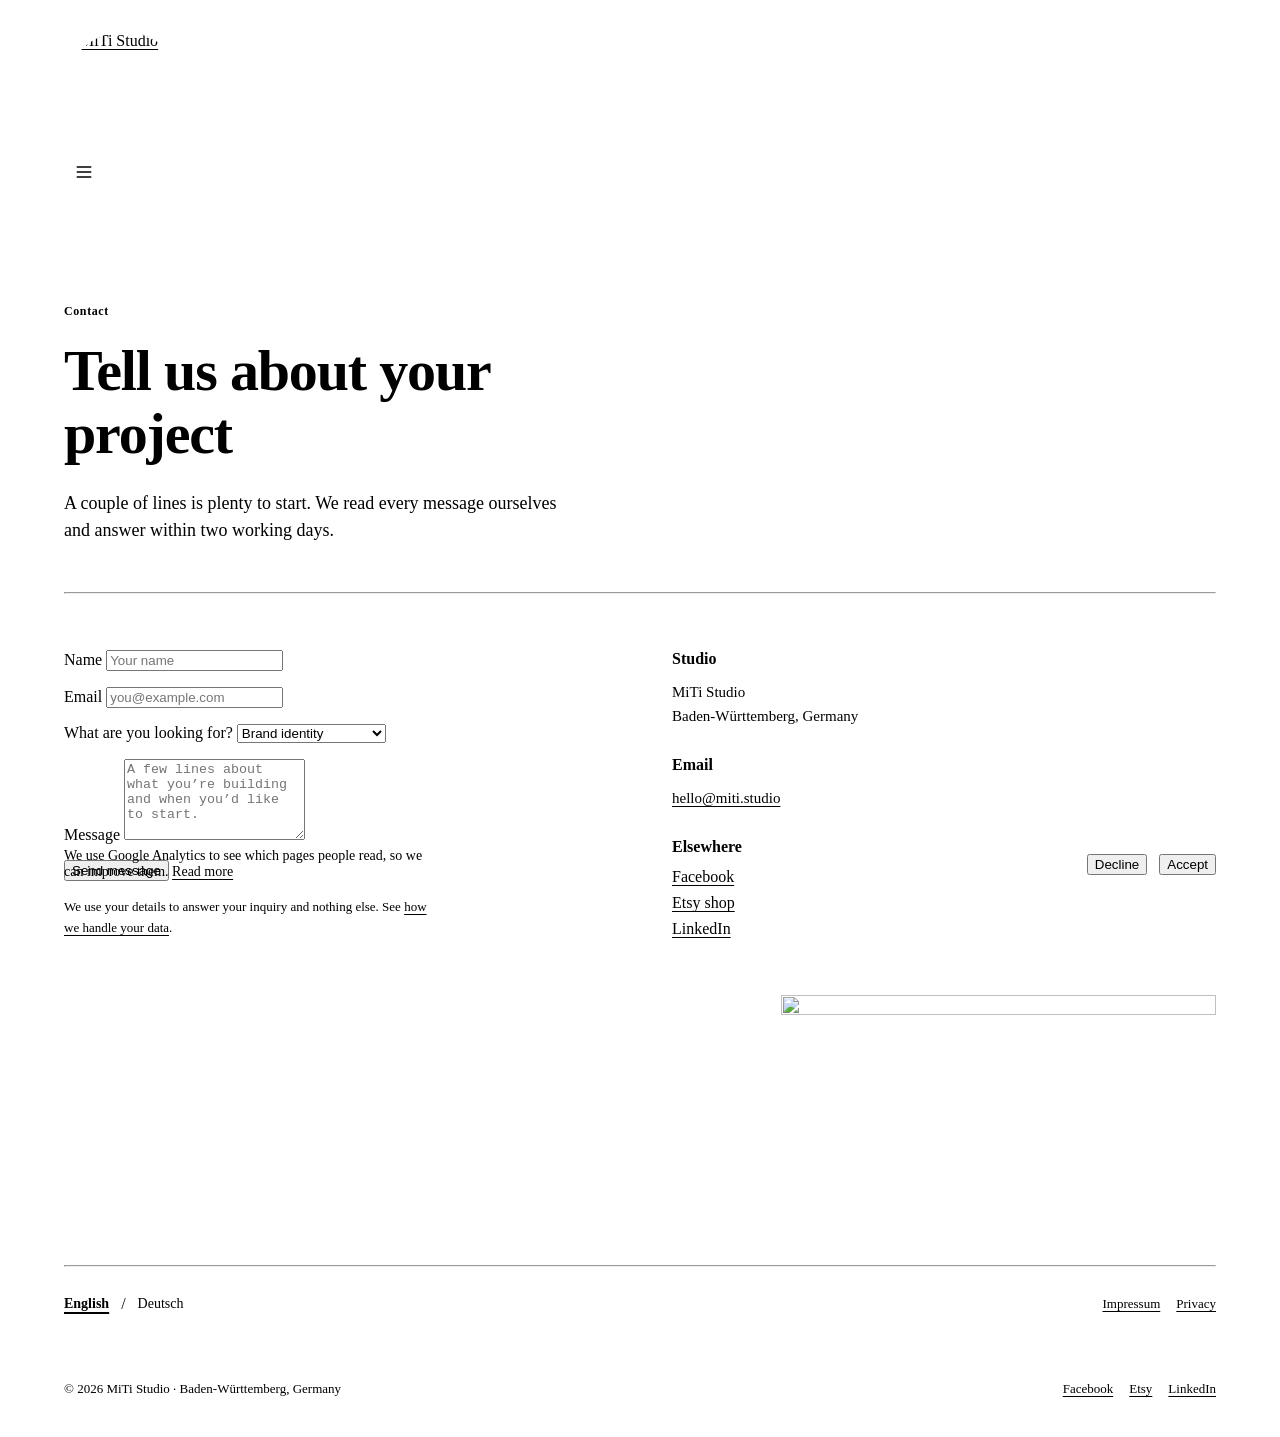
==== contact.html @ ff3fa6fe "New website update" ====
<!DOCTYPE html>
<html lang="en">
<head>
<meta charset="utf-8">
<meta name="viewport" content="width=device-width, initial-scale=1">
<title>Contact · start a project · MiTi Studio</title>
<meta name="description" content="Tell us about your project. We read every message ourselves and answer within two working days, in English or German. MiTi Studio, Baden-Württemberg, Germany.">
<meta name="robots" content="index, follow">
<link rel="canonical" href="https://miti.studio/contact/">
<link rel="alternate" hreflang="de" href="https://miti.studio/de/contact/">
<link rel="alternate" hreflang="en" href="https://miti.studio/contact/">
<link rel="alternate" hreflang="x-default" href="https://miti.studio/contact/">
<meta property="og:type" content="website">
<meta property="og:site_name" content="MiTi Studio">
<meta property="og:locale" content="en">
<meta property="og:locale:alternate" content="de">
<meta property="og:title" content="Contact · start a project · MiTi Studio">
<meta property="og:description" content="Tell us about your project. We read every message ourselves and answer within two working days, in English or German. MiTi Studio, Baden-Württemberg, Germany.">
<meta property="og:url" content="https://miti.studio/contact/">
<meta property="og:image" content="https://miti.studio/assets/miti-social.png">
<meta name="twitter:card" content="summary_large_image">
<meta name="twitter:title" content="Contact · start a project · MiTi Studio">
<meta name="twitter:description" content="Tell us about your project. We read every message ourselves and answer within two working days, in English or German. MiTi Studio, Baden-Württemberg, Germany.">
<meta name="twitter:image" content="https://miti.studio/assets/miti-social.png">
<link rel="stylesheet" href="_ds/miti-design-system-6b04a300-a503-4302-aa47-b4d9627b627f/styles.css">
<link rel="stylesheet" href="site.css">
<script src="site.js"></script>
</head>
<body style="margin:0; background:var(--color-bg);">
<div class="page">

<div style="position:relative;">
<nav class="nav" style="padding-inline: clamp(32px,5cqw,72px); padding-block: 32px 16px; border-bottom: none; align-items: center;">
  <div style="display:flex; align-items:center; gap:clamp(10px, 2cqw, 16px); flex:none;">
    <a href="index.html" aria-label="MiTi Studio, home" style="display:block; width:clamp(80px, calc(62px + 4.5cqw), 120px); height:clamp(80px, calc(62px + 4.5cqw), 120px); flex:none;">
      <div style="width:100%; height:100%; border-radius:50%; overflow:hidden; box-shadow:var(--shadow-lg); background:var(--color-accent);">
        <img src="assets/miti-logo.png" alt="MiTi Studio" style="width:100%; height:100%; object-fit:cover; display:block;">
      </div>
    </a>
  </div>
  <span style="margin-right:auto;"></span>
  <div style="position:relative;">
    <button type="button" id="hamburger-btn" aria-label="Menu" aria-expanded="false" style="width:40px; height:40px; display:flex; align-items:center; justify-content:center; background:transparent; border:none; cursor:pointer; color:var(--color-text); border-radius:var(--radius-sm); flex:none;">
      <svg id="icon-open" width="20" height="20" viewBox="0 0 24 24" fill="none" stroke="currentColor" stroke-width="2" stroke-linecap="round" stroke-linejoin="round" style="display:none;"><path d="M18 6 6 18"></path><path d="m6 6 12 12"></path></svg>
      <svg id="icon-closed" width="20" height="20" viewBox="0 0 24 24" fill="none" stroke="currentColor" stroke-width="2" stroke-linecap="round" stroke-linejoin="round"><line x1="4" x2="20" y1="6" y2="6"></line><line x1="4" x2="20" y1="12" y2="12"></line><line x1="4" x2="20" y1="18" y2="18"></line></svg>
    </button>
    <div id="nav-menu" style="display:none; position:absolute; top:calc(100% + 8px); right:0; background:var(--color-bg); box-shadow:var(--shadow-lg); min-width:240px; z-index:100;"></div>
  </div>
</nav>
<div id="nav-overlay" style="display:none; position:fixed; inset:0; z-index:90; background:transparent;"></div>
</div>

<section style="padding: clamp(44px,9cqw,96px) clamp(32px,5cqw,72px) clamp(28px,5cqw,48px);">
  <span id="t-kicker" style="display:block; font-family:var(--font-secondary); font-size:12px; font-weight:600; letter-spacing:0.05em; color:var(--color-accent-700); margin:0 0 20px;"></span>
  <h1 id="t-h1" style="font-family:var(--font-heading); font-weight:700; font-size:clamp(34px,5.5cqw,58px); line-height:1.1; letter-spacing:-0.02em; margin:0; max-width:18ch;"></h1>
  <p id="t-sub" style="font-family:var(--font-secondary); font-size:18px; line-height:1.5; max-width:58ch; margin:24px 0 0; color:color-mix(in srgb, var(--color-text) 82%, transparent);"></p>
</section>

<div style="padding-inline: clamp(32px,5cqw,72px);"><hr class="hr" style="margin:0;"></div>

<section style="padding: clamp(32px,6cqw,56px) clamp(32px,5cqw,72px); display:grid; grid-template-columns:repeat(auto-fit, minmax(320px,1fr)); gap:clamp(32px,5cqw,64px); align-items:start;">

  <div id="thanks-box" style="display:none; background:var(--color-surface); padding:32px; flex-direction:column; gap:8px;">
    <h2 id="t-thanksTitle" style="font-family:var(--font-heading); font-weight:700; font-size:24px; margin:0;"></h2>
    <p id="t-thanksBody" style="font-size:15.5px; line-height:1.6; margin:0; color:color-mix(in srgb, var(--color-text) 78%, transparent);"></p>
  </div>
  <form id="contact-form" style="display:grid; gap:16px;">
    <div class="field">
      <label for="c-name" id="t-labelName"></label>
      <input class="input" id="c-name" name="name" required="">
    </div>
    <div class="field">
      <label for="c-email" id="t-labelEmail"></label>
      <input class="input" id="c-email" name="email" type="email" placeholder="you@example.com" required="">
    </div>
    <div class="field">
      <label for="c-project" id="t-labelProject"></label>
      <select class="input" id="c-project" name="project"></select>
    </div>
    <div class="field">
      <label for="c-message" id="t-labelMessage"></label>
      <textarea class="input" id="c-message" name="message" rows="5"></textarea>
    </div>
    <div><button type="submit" class="btn btn-secondary" id="t-send" style="color:var(--color-text);"></button></div>
    <p style="font-size:13px; line-height:1.6; margin:0; max-width:56ch; color:color-mix(in srgb, var(--color-text) 65%, transparent);"><span id="t-privacyNotePre"></span><a href="legal.html#form" id="t-privacyNoteLink"></a><span id="t-privacyNotePost"></span></p>
  </form>

  <div style="display:grid; gap:28px;">
    <div>
      <h2 id="t-studioHeading" style="font-family:var(--font-heading); font-weight:700; font-size:16px; margin:0 0 12px;"></h2>
      <p style="font-size:15px; line-height:1.6; margin:0; color:color-mix(in srgb, var(--color-text) 82%, transparent);"><span id="t-studioLine1"></span><br><span id="t-studioLine2"></span></p>
    </div>
    <div>
      <h2 id="t-emailHeading" style="font-family:var(--font-heading); font-weight:700; font-size:16px; margin:0 0 12px;"></h2>
      <p style="font-size:15px; line-height:1.6; margin:0;"><a href="mailto:hello@miti.studio">hello@miti.studio</a></p>
    </div>
    <div>
      <h2 id="t-elsewhereHeading" style="font-family:var(--font-heading); font-weight:700; font-size:16px; margin:0 0 12px;"></h2>
      <div style="display:flex; flex-direction:column; gap:8px;">
        <a href="https://www.facebook.com/profile.php?id=61582376182090">Facebook</a>
        <a href="https://mitistudiode.etsy.com" id="t-etsyLabel"></a>
        <a href="https://www.linkedin.com/company/mitistudio">LinkedIn</a>
      </div>
    </div>
  </div>

</section>

<div style="display:flex; justify-content:flex-end; padding-inline: clamp(32px,5cqw,72px);">
  <img src="assets/miti-radio.png" alt="" aria-hidden="true" style="display:block; width:clamp(240px, 34cqw, 480px); height:auto; aspect-ratio:1916/1188;">
</div>

<div style="padding-inline: clamp(32px,5cqw,72px);"><hr class="hr" style="margin:0;"></div>

<div style="padding: clamp(20px,3cqw,28px) clamp(32px,5cqw,72px); display:flex; align-items:center; gap:12px;">
  <button type="button" id="lang-en" style="background:transparent; border:none; padding:0; cursor:pointer; font-family:var(--font-body); font-size:14px; text-decoration-thickness:2px; text-decoration-color:var(--color-accent); text-underline-offset:4px;">English</button>
  <span aria-hidden="true" style="color:color-mix(in srgb, var(--color-text) 35%, transparent);">/</span>
  <button type="button" id="lang-de" style="background:transparent; border:none; padding:0; cursor:pointer; font-family:var(--font-body); font-size:14px; text-decoration-thickness:2px; text-decoration-color:var(--color-accent); text-underline-offset:4px;">Deutsch</button>
  <div style="margin-left:auto; display:flex; gap:16px; flex-wrap:wrap; font-size:13px; color:color-mix(in srgb, var(--color-text) 70%, transparent);">
    <a href="legal.html#impressum" id="t-legalImprint" style="color:inherit;"></a>
    <a href="legal.html#datenschutz" id="t-legalPrivacy" style="color:inherit;"></a>
  </div>
</div>

<footer style="padding: clamp(32px,4cqw,40px) clamp(32px,5cqw,72px); display:flex; justify-content:space-between; gap:16px; flex-wrap:wrap; font-size:13px; color:color-mix(in srgb, var(--color-text) 70%, transparent);">
  <span id="t-footerLine"></span>
  <div style="display:flex; gap:16px;">
    <a href="https://www.facebook.com/profile.php?id=61582376182090" style="color:inherit;">Facebook</a>
    <a href="https://mitistudiode.etsy.com" style="color:inherit;">Etsy</a>
    <a href="https://www.linkedin.com/company/mitistudio" style="color:inherit;">LinkedIn</a>
  </div>
</footer>

<div id="cookie-banner" style="display:none; position:fixed; left:0; right:0; bottom:0; z-index:300; background:var(--color-bg); border-top:2px solid var(--color-text); box-shadow:var(--shadow-lg);">
  <div style="max-width:1280px; margin:0 auto; padding:20px clamp(32px,5cqw,72px); display:flex; flex-wrap:wrap; align-items:center; justify-content:space-between; gap:16px;">
    <p id="cookie-text" style="margin:0; font-size:14px; max-width:52ch; color:var(--color-text);"></p>
    <div style="display:flex; gap:12px; flex-wrap:wrap; flex:none;">
      <button type="button" class="btn btn-secondary" id="cookie-decline"></button>
      <button type="button" class="btn btn-secondary" id="cookie-accept"></button>
    </div>
  </div>
</div>
<button type="button" id="cookie-settings-tab" aria-label="Cookie settings" title="Cookie settings" style="display:none; position:fixed; left:20px; bottom:20px; z-index:250; background:transparent; border:none; width:44px; height:44px; align-items:center; justify-content:center; cursor:pointer; color:color-mix(in srgb, var(--color-text) 55%, transparent);">
  <svg width="20" height="20" viewBox="0 0 24 24" fill="none" stroke="currentColor" stroke-width="2" stroke-linecap="round" stroke-linejoin="round"><path d="M12 2a10 10 0 1 0 10 10 4 4 0 0 1-5-5 4 4 0 0 1-5-5"></path><path d="M8.5 8.5v.01"></path><path d="M16 15.5v.01"></path><path d="M12 12v.01"></path><path d="M11 17v.01"></path><path d="M7 14v.01"></path></svg>
</button>

</div>
<script>
var STR = {
  en: {
    kicker: 'Contact', h1: 'Tell us about your project',
    sub: 'A couple of lines is plenty to start. We read every message ourselves and answer within two working days.',
    thanksTitle: 'Thanks, got it.', thanksBody: 'We\u2019ll reply within two working days.',
    labelName: 'Name', phName: 'Your name', labelEmail: 'Email', labelProject: 'What are you looking for?',
    labelMessage: 'Message', phMessage: 'A few lines about what you\u2019re building and when you\u2019d like to start.', send: 'Send message',
    studioHeading: 'Studio', studioLine1: 'MiTi Studio', studioLine2: 'Baden-Württemberg, Germany',
    emailHeading: 'Email', elsewhereHeading: 'Elsewhere', etsyLabel: 'Etsy shop',
    privacyNotePre: 'We use your details to answer your inquiry and nothing else. See ', privacyNoteLink: 'how we handle your data', privacyNotePost: '.',
    footerLine: '© 2026 MiTi Studio · Baden-Württemberg, Germany',
    legalImprint: 'Impressum', legalPrivacy: 'Privacy',
    projectOptions: ['Brand identity', 'Design system', 'UX/UI product design', 'Custom illustration', 'Custom font design', 'Not sure yet'],
  },
  de: {
    kicker: 'Kontakt', h1: 'Erzählen Sie uns von Ihrem Projekt',
    sub: 'Ein paar Zeilen reichen zum Start. Wir lesen jede Nachricht selbst und antworten innerhalb von zwei Werktagen.',
    thanksTitle: 'Danke, angekommen.', thanksBody: 'Wir antworten innerhalb von zwei Werktagen.',
    labelName: 'Name', phName: 'Ihr Name', labelEmail: 'E-Mail', labelProject: 'Wonach suchen Sie?',
    labelMessage: 'Nachricht', phMessage: 'Ein paar Zeilen darüber, was Sie bauen und wann Sie starten möchten.', send: 'Nachricht senden',
    studioHeading: 'Studio', studioLine1: 'MiTi Studio', studioLine2: 'Baden-Württemberg, Deutschland',
    emailHeading: 'E-Mail', elsewhereHeading: 'Anderswo', etsyLabel: 'Etsy-Shop',
    privacyNotePre: 'Wir nutzen Ihre Angaben nur, um Ihre Anfrage zu beantworten. Mehr dazu: ', privacyNoteLink: 'Umgang mit Ihren Daten', privacyNotePost: '.',
    footerLine: '© 2026 MiTi Studio · Baden-Württemberg, Deutschland',
    legalImprint: 'Impressum', legalPrivacy: 'Datenschutz',
    projectOptions: ['Markenidentität', 'Design-System', 'UX/UI-Produktdesign', 'Individuelle Illustration', 'Individuelles Schriftdesign', 'Noch unsicher'],
  },
};
function renderPage(lang) {
  var t = STR[lang];
  document.getElementById('t-kicker').textContent = t.kicker;
  document.getElementById('t-h1').textContent = t.h1;
  document.getElementById('t-sub').textContent = t.sub;
  document.getElementById('t-thanksTitle').textContent = t.thanksTitle;
  document.getElementById('t-thanksBody').textContent = t.thanksBody;
  document.getElementById('t-labelName').textContent = t.labelName;
  document.getElementById('c-name').placeholder = t.phName;
  document.getElementById('t-labelEmail').textContent = t.labelEmail;
  document.getElementById('t-labelProject').textContent = t.labelProject;
  document.getElementById('t-labelMessage').textContent = t.labelMessage;
  document.getElementById('c-message').placeholder = t.phMessage;
  document.getElementById('t-send').textContent = t.send;
  document.getElementById('t-privacyNotePre').textContent = t.privacyNotePre;
  document.getElementById('t-privacyNoteLink').textContent = t.privacyNoteLink;
  document.getElementById('t-privacyNotePost').textContent = t.privacyNotePost;
  document.getElementById('t-studioHeading').textContent = t.studioHeading;
  document.getElementById('t-studioLine1').textContent = t.studioLine1;
  document.getElementById('t-studioLine2').textContent = t.studioLine2;
  document.getElementById('t-emailHeading').textContent = t.emailHeading;
  document.getElementById('t-elsewhereHeading').textContent = t.elsewhereHeading;
  document.getElementById('t-etsyLabel').textContent = t.etsyLabel;
  document.getElementById('t-legalImprint').textContent = t.legalImprint;
  document.getElementById('t-legalPrivacy').textContent = t.legalPrivacy;
  document.getElementById('t-footerLine').textContent = t.footerLine;
  var sel = document.getElementById('c-project');
  sel.innerHTML = t.projectOptions.map(function (o) { return '<option>' + o + '</option>'; }).join('');
}
document.getElementById('contact-form').addEventListener('submit', function (e) {
  e.preventDefault();
  var fd = new FormData(e.target);
  var params = new URLSearchParams();
  params.append('entry.1016249654', fd.get('name') || '');
  params.append('entry.1521365056', fd.get('email') || '');
  params.append('entry.603617520', fd.get('project') || '');
  params.append('entry.1877724977', fd.get('message') || '');
  fetch('https://docs.google.com/forms/d/e/1FAIpQLScKGfxIEDB4alFKEvU7vlR7EfFiBCPegncHjPE2yifX8klxug/formResponse', {
    method: 'POST', mode: 'no-cors', body: params,
  }).catch(function () {});
  document.getElementById('contact-form').style.display = 'none';
  document.getElementById('thanks-box').style.display = 'flex';
});
window.__mitiCurrentPage = 'contact';
miti.initNav('contact');
miti.initCookieConsent();
miti.initLangToggle(renderPage);
renderPage(miti.getLang());
</script>
</body>
</html>
---- site.css ----
a { color: var(--color-accent); text-underline-offset: 3px; text-decoration-thickness: 1px; }
a:hover:not(.btn) { text-decoration: underline; }
.page { max-width: 1280px; margin: 0 auto; }
.tri-row { display: grid; grid-template-columns: 1fr; gap: 8px; align-items: baseline; padding: 24px 0; }
.tri-row + .tri-row { border-top: 2px solid var(--color-divider); }
@media (min-width: 720px) { .tri-row { grid-template-columns: minmax(56px,110px) minmax(0,300px) minmax(0,1fr); gap: 16px 32px; } }
.pos-row { display: grid; grid-template-columns: 1fr; gap: clamp(24px,4cqw,40px); }
@media (min-width: 480px) { .pos-row { grid-template-columns: repeat(2,1fr); } }
@media (min-width: 1080px) { .pos-row { grid-template-columns: repeat(4,1fr); } }
@media (max-width: 780px) { .hero-drawing { opacity: 0.16; } }
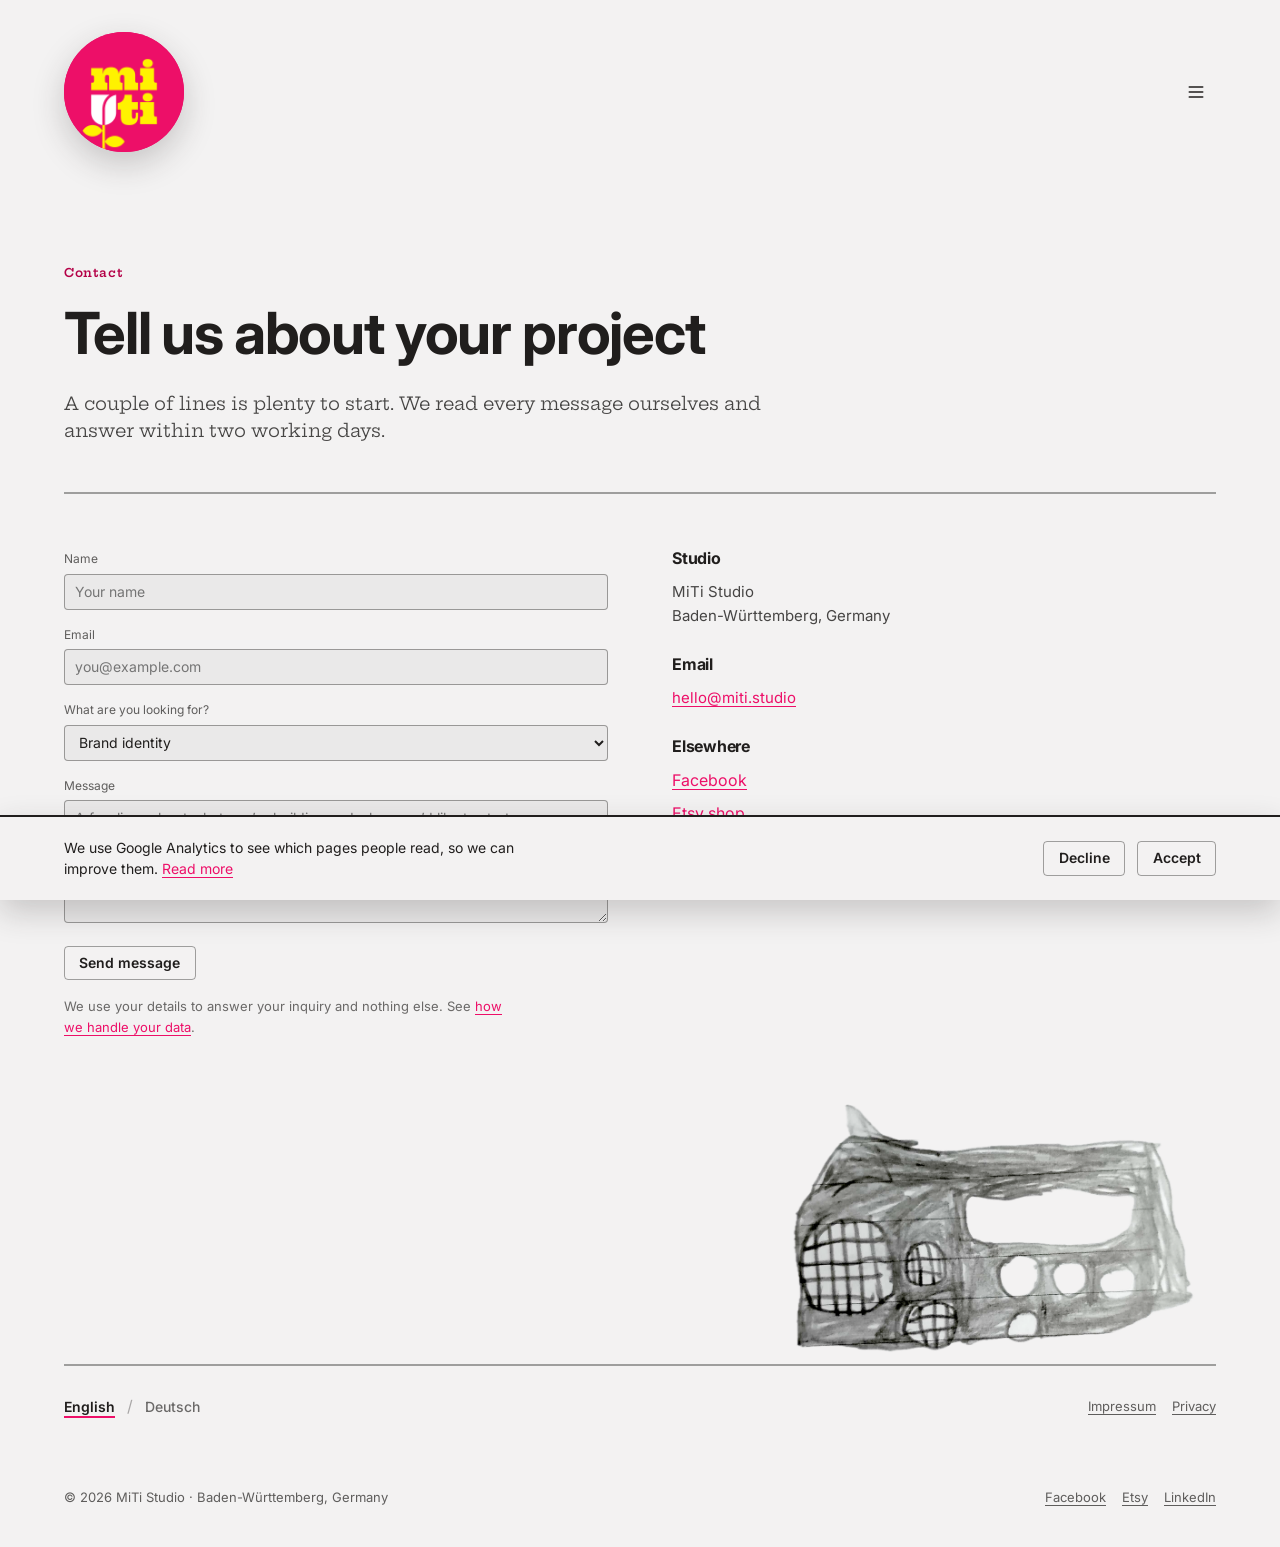
==== commit d0a96487: "Favicon changes" ====
--- a/contact.html
+++ b/contact.html
@@ -22,6 +22,9 @@
 <meta name="twitter:title" content="Contact · start a project · MiTi Studio">
 <meta name="twitter:description" content="Tell us about your project. We read every message ourselves and answer within two working days, in English or German. MiTi Studio, Baden-Württemberg, Germany.">
 <meta name="twitter:image" content="https://miti.studio/assets/miti-social.png">
+<link rel="icon" type="image/png" href="assets/favicon-32.png" sizes="32x32">
+<link rel="icon" type="image/png" href="assets/favicon-192.png" sizes="192x192">
+<link rel="apple-touch-icon" href="assets/favicon-180.png">
 <link rel="stylesheet" href="_ds/miti-design-system-6b04a300-a503-4302-aa47-b4d9627b627f/styles.css">
 <link rel="stylesheet" href="site.css">
 <script src="site.js"></script>
--- a/_ds/miti-design-system-6b04a300-a503-4302-aa47-b4d9627b627f/styles.css
+++ b/_ds/miti-design-system-6b04a300-a503-4302-aa47-b4d9627b627f/styles.css
@@ -0,0 +1,318 @@
+/* MiTi, design-system tokens and component classes. This file is the source of truth for the system's look; retune it here and see readme.md. */
+@import url('https://fonts.googleapis.com/css2?family=Hepta+Slab:wght@400;600&family=Inter:wght@400;500;600;700&family=Ultra&display=swap');
+
+:root {
+  --color-bg: #f3f2f2;
+  --color-surface: #eae9e9;
+  --color-text: #201e1d;
+  --color-accent: #ed0f68;
+  --color-accent-2: #fff200;
+  --color-divider: color-mix(in srgb, #201e1d 40%, transparent);
+
+  /* Tonal ramps, generated in OKLCH on one shared lightness scale, so the
+     same step of any role matches the others in visual value. */
+  --color-neutral-100: #f8f4f4;
+  --color-neutral-200: #eae7e7;
+  --color-neutral-300: #d7d3d3;
+  --color-neutral-400: #bab6b6;
+  --color-neutral-500: #9b9797;
+  --color-neutral-600: #7d7979;
+  --color-neutral-700: #605d5d;
+  --color-neutral-800: #444141;
+  --color-neutral-900: #2d2b2b;
+
+  --color-accent-100: #fff1f3;
+  --color-accent-200: #ffdde3;
+  --color-accent-300: #ffbfca;
+  --color-accent-400: #ff8ca6;
+  --color-accent-500: #ff3a7d;
+  --color-accent-600: #e5005f;
+  --color-accent-700: #b40047;
+  --color-accent-800: #800032;
+  --color-accent-900: #500f22;
+
+  --color-accent-2-100: #f6f6eb;
+  --color-accent-2-200: #ebead0;
+  --color-accent-2-300: #dad8a4;
+  --color-accent-2-400: #c2bc57;
+  --color-accent-2-500: #ab9c00;
+  --color-accent-2-600: #8e7d00;
+  --color-accent-2-700: #6e6000;
+  --color-accent-2-800: #4e4400;
+  --color-accent-2-900: #322d00;
+
+  /* Three roles. Display (Ultra) is the logotype, one weight, used rarely and
+     only where the brand mark itself speaks. Heading and body are the same
+     grotesque (Inter) doing almost all the work. Secondary (Hepta Slab) is the
+     contrast voice for subtitles, kickers, captions and table heads. */
+  --font-display: "Ultra", Georgia, serif;
+  --font-display-weight: 400;
+  --font-heading: "Inter", system-ui, sans-serif;
+  --font-heading-weight: 700;
+  --font-body: "Inter", system-ui, sans-serif;
+  --font-secondary: "Hepta Slab", Georgia, serif;
+  --font-secondary-weight: 400;
+
+  --space-1: 4.0px;
+  --space-2: 8.0px;
+  --space-3: 12.0px;
+  --space-4: 16.0px;
+  --space-6: 24.0px;
+  --space-8: 32.0px;
+
+  --radius-sm: 4px;
+  --radius-md: 4px;
+  --radius-lg: 4px;
+
+  /* Elevation, derived from the ground: soft ink-tinted shadows on a
+     light theme, a hairline edge + ambient darkness on a dark one. */
+  --shadow-sm: 0 1px 2px color-mix(in srgb, #2d2b2b 14%, transparent);
+  --shadow-md: 0 3px 10px color-mix(in srgb, #2d2b2b 16%, transparent);
+  --shadow-lg: 0 12px 32px color-mix(in srgb, #2d2b2b 22%, transparent);
+}
+
+body {
+  background: var(--color-bg);
+  color: var(--color-text);
+  font-family: var(--font-body);
+}
+h1, h2, h3, h4 { font-family: var(--font-heading); font-weight: var(--font-heading-weight); }
+
+.grayscale{filter:grayscale(1) contrast(1.08)}
+
+/* ══════════════════════════════════════════════════════════════════════════
+   Components, built with the tokens above. Plain CSS
+   on plain HTML: no JavaScript, no build step. Each class is documented in
+   readme.md and demonstrated in foundations/ and components/.
+   ══════════════════════════════════════════════════════════════════════ */
+
+*, *::before, *::after { box-sizing: border-box; }
+body { margin: 0; font-size: 16px; line-height: 1.55; font-weight: 400; }
+h1, h2, h3, h4, h5, h6 {
+  font-family: var(--font-heading); font-weight: var(--font-heading-weight);
+  line-height: 1.12; letter-spacing: -0.015em; margin: 0 0 var(--space-2);
+}
+h1 { font-size: 42px; }
+h2 { font-size: 32px; }
+h3 { font-size: 24px; }
+h4 { font-size: 20px; }
+h5 { font-size: 16px; }
+h6 { font-size: 12px; }
+h6 { letter-spacing: 0.08em; text-transform: uppercase; }
+p { margin: 0 0 var(--space-3); }
+a { color: var(--color-accent); text-underline-offset: 3px; text-decoration-thickness: 1px; }
+a:hover:not(.btn) { color: var(--color-accent); text-decoration: underline; } /* plain text link: underline only, color holds */
+img { display: block; max-width: 100%; }
+figure { margin: 0; }
+figcaption {
+  font-family: var(--font-secondary); font-weight: var(--font-secondary-weight);
+  font-size: 10px; margin-top: var(--space-1);
+  color: color-mix(in srgb, var(--color-text) 55%, transparent);
+}
+/* — the three type roles as utilities — */
+.logotype {
+  font-family: var(--font-display); font-weight: var(--font-display-weight); letter-spacing: 0;
+  font-size: max(24px, 1em); /* Ultra's serifs mud together below 24px, the floor is enforced, not advised */
+}
+.subtitle {
+  font-family: var(--font-secondary); font-weight: var(--font-secondary-weight);
+  font-size: 18px; line-height: 1.35; letter-spacing: 0;
+  color: color-mix(in srgb, var(--color-text) 80%, transparent);
+}
+.eyebrow {
+  font-family: var(--font-secondary); font-weight: 600;
+  font-size: 12px; letter-spacing: 0.1em; text-transform: uppercase;
+}
+.caption {
+  font-family: var(--font-secondary); font-weight: var(--font-secondary-weight);
+  font-size: 12px; line-height: 1.4;
+  color: color-mix(in srgb, var(--color-text) 60%, transparent);
+}
+.text-muted { color: color-mix(in srgb, var(--color-text) 55%, transparent); }
+:focus { outline: none; }
+:focus-visible { outline: 2px solid var(--color-accent); outline-offset: 2px; }
+::selection { background: color-mix(in srgb, var(--color-accent) 30%, transparent); }
+
+/* — rules — */
+.hr {
+  height: 2px; border: 0; margin: var(--space-4) 0;
+  background: var(--color-divider);
+}
+
+/* — buttons — */
+.btn {
+  display: inline-flex; align-items: center; justify-content: center; gap: 6px;
+  cursor: pointer; text-decoration: none; appearance: none; -webkit-appearance: none;
+  font-family: var(--font-body); font-weight: 600;
+  font-size: 14px; line-height: 1.2; color: var(--color-text); /* matches the .input's 14px,
+     the pair sits side by side in sign-up rows */
+  background: transparent; border: 1px solid transparent;
+  padding: var(--space-2) calc(var(--space-3) * 1.2);
+  border-radius: var(--radius-md);
+}
+.btn svg { display: block; }
+.btn:disabled { opacity: 0.45; cursor: not-allowed; }
+.btn-primary { background: var(--color-accent); color: var(--color-bg); }
+.btn-primary:hover { background: var(--color-accent-600); }
+.btn-primary:active { background: var(--color-accent-700); }
+.btn-secondary { border-color: var(--color-divider); }
+.btn-secondary:hover { background: color-mix(in srgb, var(--color-text) 7%, transparent); }
+.btn-secondary:active { background: color-mix(in srgb, var(--color-text) 14%, transparent); }
+.btn-ghost { color: var(--color-accent); padding-inline: var(--space-1); }
+.btn-ghost:hover { text-decoration: underline; text-underline-offset: 3px; } /* no tint behind text-only actions */
+.btn-ghost:active { text-decoration: underline; opacity: 0.75; }
+.btn-icon { width: 36px; height: 36px; padding: 0; }
+.btn-ghost.btn-icon:hover { text-decoration: none; background: color-mix(in srgb, var(--color-accent) 10%, transparent); } /* a glyph has a shape, so it takes the tint */
+.btn-block { width: 100%; margin-top: var(--space-2); justify-content: flex-start; text-align: left; }
+
+/* — forms — */
+.field > label {
+  display: block; font-size: 12px; margin-bottom: 5px;
+  color: color-mix(in srgb, var(--color-text) 70%, transparent);
+}
+.input {
+  width: 100%; min-height: 36px; padding: 6px 10px; font: inherit;
+  font-size: 14px; color: var(--color-text); caret-color: var(--color-accent);
+  background: var(--color-surface);
+  border: 1px solid var(--color-divider); border-radius: var(--radius-md);
+}
+.input:hover { border-color: color-mix(in srgb, var(--color-text) 45%, transparent); }
+.input:focus-visible { border-color: var(--color-accent); outline-offset: 0; }
+textarea.input { min-height: 90px; resize: vertical; }
+.radio { display: inline-flex; align-items: center; gap: 8px; cursor: pointer; font-size: 14px; }
+.radio input, .seg-opt input {
+  position: absolute; opacity: 0; width: 0; height: 0; pointer-events: none;
+}
+.radio .dot {
+  width: 16px; height: 16px; flex: none; border-radius: 50%;
+  border: 1.5px solid var(--color-divider);
+}
+.radio:hover .dot { border-color: var(--color-accent); }
+.radio input:checked + .dot {
+  border-color: var(--color-accent); background: var(--color-accent);
+  box-shadow: inset 0 0 0 4px var(--color-bg);
+}
+.radio input:focus-visible + .dot { outline: 2px solid var(--color-accent); outline-offset: 2px; }
+.seg {
+  display: inline-flex; overflow: hidden;
+  border: 1px solid var(--color-divider); border-radius: var(--radius-md);
+}
+.seg-opt {
+  display: inline-flex; align-items: center; gap: 6px;
+  padding: 7px 12px; font-size: 12px; cursor: pointer;
+}
+.seg-opt + .seg-opt { border-left: 1px solid var(--color-divider); }
+.seg-opt:has(input:checked) { background: var(--color-accent); color: var(--color-bg); }
+.seg-opt:not(:has(input:checked)):hover { background: color-mix(in srgb, var(--color-text) 7%, transparent); }
+.seg-opt:has(input:focus-visible) { outline: 2px solid var(--color-accent); outline-offset: -2px; }
+
+/* — cards — */
+.card {
+  display: flex; flex-direction: column; gap: var(--space-2);
+  padding: var(--space-3); border-radius: var(--radius-md); background: var(--color-surface);
+}
+.card-kicker { font-family: var(--font-secondary); font-weight: 600; font-size: 10px; letter-spacing: 0.1em; text-transform: uppercase; color: var(--color-accent); }
+.card-title {
+  font-family: var(--font-heading); font-weight: var(--font-heading-weight);
+  font-size: 18px; line-height: 1.2;
+}
+.card-body { margin: 0; font-size: 14px; opacity: 0.8; flex: 1; }
+.card-meta {
+  display: flex; align-items: center; gap: 6px; font-size: 12px;
+  font-family: var(--font-secondary); font-weight: var(--font-secondary-weight);
+  color: color-mix(in srgb, var(--color-text) 50%, transparent);
+}
+.elev-sm { box-shadow: var(--shadow-sm); }
+.elev-md { box-shadow: var(--shadow-md); }
+.elev-lg { box-shadow: var(--shadow-lg); }
+
+/* — tags — */
+.tag {
+  display: inline-flex; align-items: center; font-size: 10px;
+  letter-spacing: 0.02em; padding: 3px 10px;
+  border-radius: calc(var(--radius-md) * 0.75);
+}
+.tag-accent { background: var(--color-accent-100); color: var(--color-accent-800); }
+.tag-accent-2 { background: var(--color-accent-2-100); color: var(--color-accent-2-800); }
+.tag-neutral { background: var(--color-neutral-100); color: var(--color-neutral-800); }
+.tag-outline { border: 1px solid var(--color-accent); color: var(--color-accent); }
+
+/* — navigation — */
+.nav {
+  display: flex; align-items: center; gap: var(--space-4);
+  padding: var(--space-3) var(--space-4);
+  border-bottom: 2px solid var(--color-divider);
+}
+.nav-brand { /* the one routine home for the display face: the wordmark */
+  font-family: var(--font-display); font-weight: var(--font-display-weight);
+  font-size: 24px; /* the display face's 24px legibility floor, see the mobile block */ margin-right: auto;
+}
+.nav a { color: inherit; text-decoration: none; font-size: 14px; }
+.nav a:hover { text-decoration: underline; text-underline-offset: 3px; } /* text link rule: underline, color holds */
+.nav a[aria-current='page'] { color: var(--color-accent); }
+
+/* — tables — */
+.table { width: 100%; border-collapse: collapse; font-size: 14px; }
+.table th {
+  text-align: left; font-family: var(--font-secondary); font-weight: 600; font-size: 12px; letter-spacing: 0.08em; text-transform: uppercase;
+  color: color-mix(in srgb, var(--color-text) 60%, transparent);
+  padding: var(--space-2); border-bottom: 2px solid var(--color-divider);
+}
+.table td {
+  padding: var(--space-2);
+  border-bottom: 1px solid var(--color-divider);
+}
+.table tbody tr:hover { background: color-mix(in srgb, var(--color-text) 4%, transparent); }
+
+/* — dialog — */
+.dialog-backdrop {
+  position: fixed; inset: 0; display: grid; place-items: center;
+  padding: var(--space-4);
+  background: color-mix(in srgb, var(--color-neutral-900) 50%, transparent);
+}
+.dialog {
+  width: min(440px, 100%); display: flex; flex-direction: column; gap: var(--space-3);
+  padding: var(--space-4); border-radius: var(--radius-lg);
+  background: var(--color-surface); box-shadow: var(--shadow-lg);
+}
+.dialog-title {
+  font-family: var(--font-heading); font-weight: var(--font-heading-weight);
+  font-size: 20px;
+}
+.dialog-body { font-size: 14px; opacity: 0.85; }
+.dialog-actions { display: flex; justify-content: flex-end; gap: var(--space-2); margin-top: var(--space-2); }
+
+/* ══════════════════════════════════════════════════════════════════════════
+   Mobile type, one phone breakpoint, and only display type moves. Body and
+   UI sizes never shrink (they grow, where iOS would otherwise zoom); the
+   small steps rise to a 12px phone floor; the two non-body faces hold their
+   own legibility floors. Sizes stay even, nothing drops below 10px.
+   ══════════════════════════════════════════════════════════════════════ */
+@media (max-width: 640px) {
+  h1, h2, h3, h4, h5, h6 { line-height: 1.18; letter-spacing: -0.01em; } /* tight display tracking and leading hurt at phone sizes */
+  h1 { font-size: 32px; }
+  h2 { font-size: 26px; }
+  h3 { font-size: 20px; }
+  h4 { font-size: 18px; }
+  /* h5 (16px) and h6 (12px) already sit at the body/small steps, they hold */
+
+  /* body and UI: 16px or up. Under 16px iOS auto-zooms a focused field, and
+     the 44px hit target wants the taller line anyway. */
+  .btn { font-size: 16px; min-height: 44px; }
+  .input { font-size: 16px; min-height: 44px; }
+  .radio, .seg-opt { font-size: 16px; }
+  .seg-opt { padding: 10px 14px; }
+
+  /* the 10px steps are desktop chrome; on a phone they rise to 12px */
+  figcaption, .card-kicker, .tag { font-size: 12px; }
+  .card-body, .card-meta, .dialog-body, .table { font-size: 14px; }
+
+  /* secondary face: the slab's detail disappears below 14px */
+  .subtitle { font-size: 16px; }
+  .caption { font-size: 14px; }
+  .eyebrow { font-size: 12px; } /* the exception, uppercase at 600 with 0.1em tracking holds */
+
+  /* measure: copy clamps rather than running edge to edge */
+  .subtitle, .caption, p { max-width: 34ch; }
+}
+
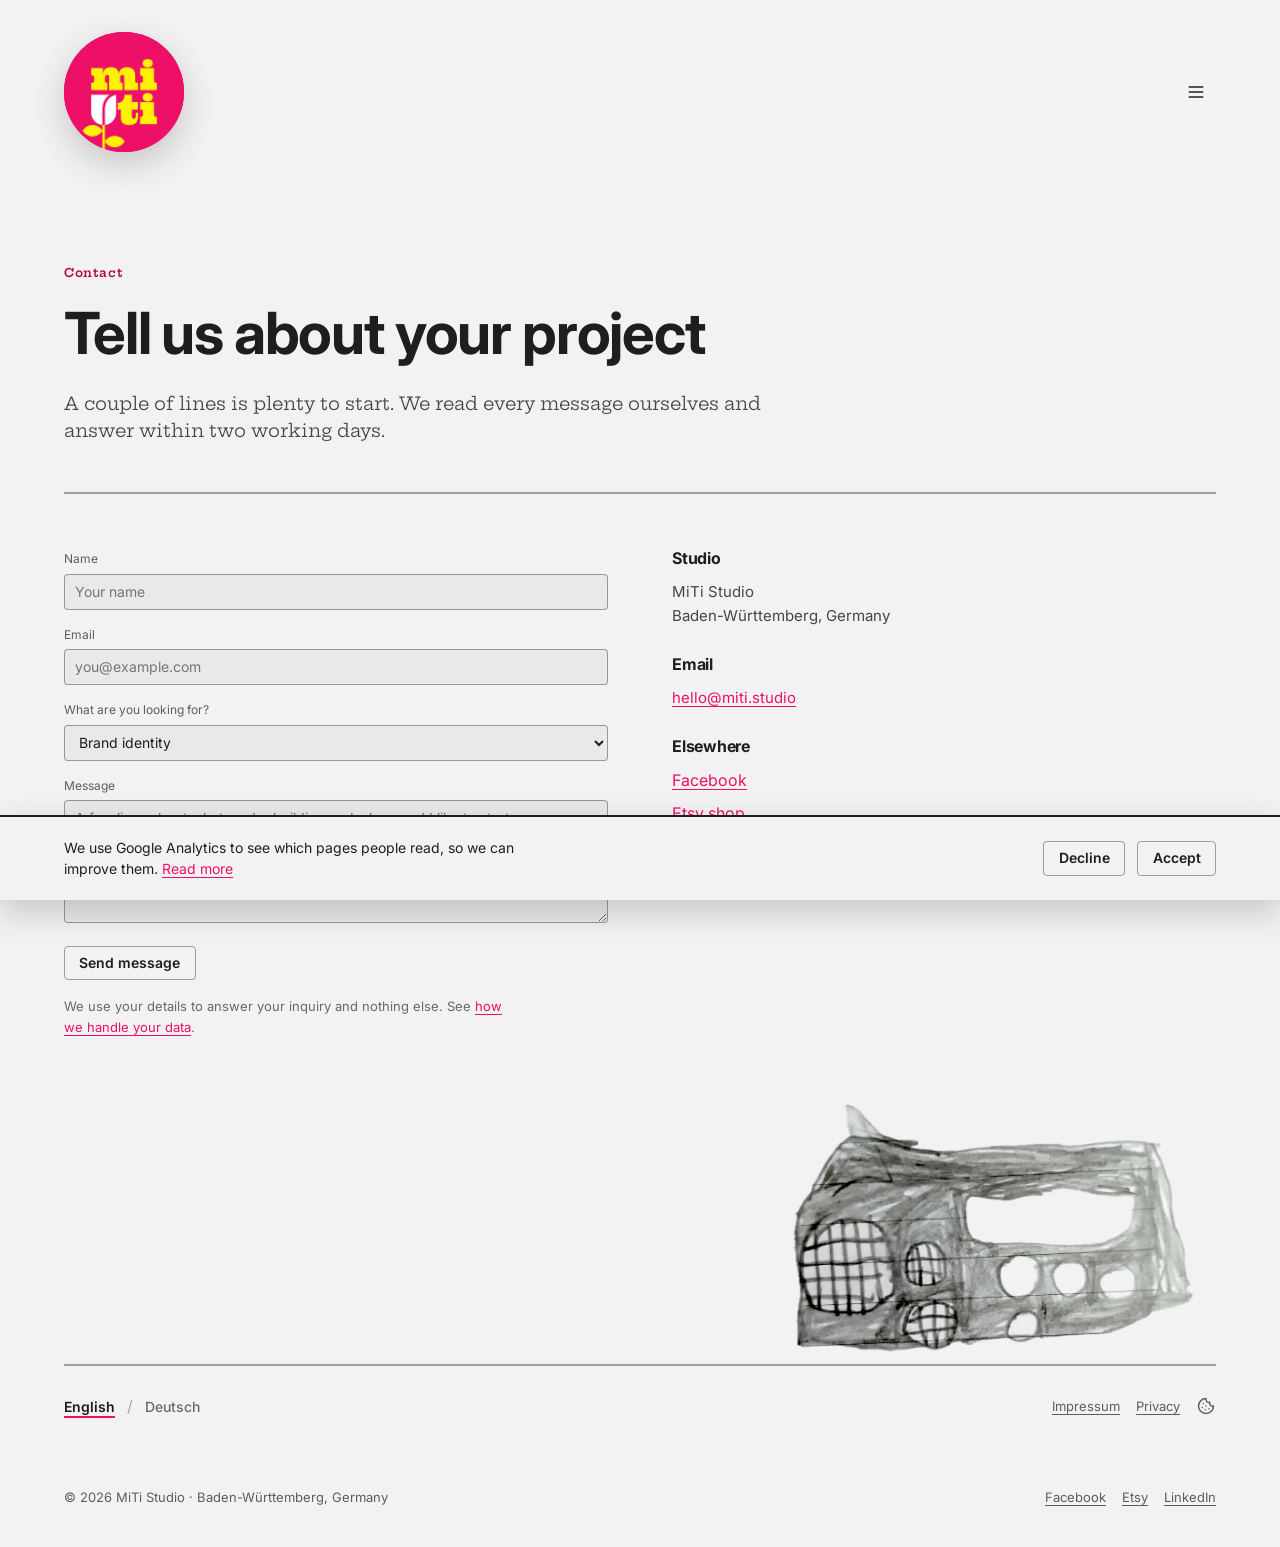
==== commit 8ea91698: "Contact form fixing" ====
--- a/contact.html
+++ b/contact.html
@@ -25,6 +25,9 @@
 <link rel="icon" type="image/png" href="assets/favicon-32.png" sizes="32x32">
 <link rel="icon" type="image/png" href="assets/favicon-192.png" sizes="192x192">
 <link rel="apple-touch-icon" href="assets/favicon-180.png">
+<link rel="preconnect" href="https://fonts.googleapis.com">
+<link rel="preconnect" href="https://fonts.gstatic.com" crossorigin>
+<link rel="stylesheet" href="https://fonts.googleapis.com/css2?family=Hepta+Slab:wght@400;600&family=Inter:wght@400;500;600;700&family=Ultra&display=swap">
 <link rel="stylesheet" href="_ds/miti-design-system-6b04a300-a503-4302-aa47-b4d9627b627f/styles.css">
 <link rel="stylesheet" href="site.css">
 <script src="site.js"></script>
@@ -122,6 +125,7 @@
   <div style="margin-left:auto; display:flex; gap:16px; flex-wrap:wrap; font-size:13px; color:color-mix(in srgb, var(--color-text) 70%, transparent);">
     <a href="legal.html#impressum" id="t-legalImprint" style="color:inherit;"></a>
     <a href="legal.html#datenschutz" id="t-legalPrivacy" style="color:inherit;"></a>
+    <button type="button" id="t-cookieSettings" aria-label="Cookie settings" title="Cookie settings" onclick="window.__mitiOpenCookieSettings && window.__mitiOpenCookieSettings()" style="color:inherit; background:none; border:none; padding:0; margin:0; width:20px; height:20px; display:inline-flex; align-items:center; justify-content:center; cursor:pointer;"><svg width="18" height="18" viewBox="0 0 24 24" fill="none" stroke="currentColor" stroke-width="2" stroke-linecap="round" stroke-linejoin="round"><path d="M12 2a10 10 0 1 0 10 10 4 4 0 0 1-5-5 4 4 0 0 1-5-5"></path><path d="M8.5 8.5v.01"></path><path d="M16 15.5v.01"></path><path d="M12 12v.01"></path><path d="M11 17v.01"></path><path d="M7 14v.01"></path></svg></button>
   </div>
 </div>
 
@@ -143,9 +147,6 @@
     </div>
   </div>
 </div>
-<button type="button" id="cookie-settings-tab" aria-label="Cookie settings" title="Cookie settings" style="display:none; position:fixed; left:20px; bottom:20px; z-index:250; background:transparent; border:none; width:44px; height:44px; align-items:center; justify-content:center; cursor:pointer; color:color-mix(in srgb, var(--color-text) 55%, transparent);">
-  <svg width="20" height="20" viewBox="0 0 24 24" fill="none" stroke="currentColor" stroke-width="2" stroke-linecap="round" stroke-linejoin="round"><path d="M12 2a10 10 0 1 0 10 10 4 4 0 0 1-5-5 4 4 0 0 1-5-5"></path><path d="M8.5 8.5v.01"></path><path d="M16 15.5v.01"></path><path d="M12 12v.01"></path><path d="M11 17v.01"></path><path d="M7 14v.01"></path></svg>
-</button>
 
 </div>
 <script>
@@ -177,6 +178,7 @@
     projectOptions: ['Markenidentität', 'Design-System', 'UX/UI-Produktdesign', 'Individuelle Illustration', 'Individuelles Schriftdesign', 'Noch unsicher'],
   },
 };
+var PROJECT_VALUES = ['Brand identity design', 'Design systems', 'UX/UI product design', 'Custom illustration', 'Custom font design', 'Not sure yet'];
 function renderPage(lang) {
   var t = STR[lang];
   document.getElementById('t-kicker').textContent = t.kicker;
@@ -204,7 +206,7 @@
   document.getElementById('t-legalPrivacy').textContent = t.legalPrivacy;
   document.getElementById('t-footerLine').textContent = t.footerLine;
   var sel = document.getElementById('c-project');
-  sel.innerHTML = t.projectOptions.map(function (o) { return '<option>' + o + '</option>'; }).join('');
+  sel.innerHTML = t.projectOptions.map(function (o, i) { return '<option value="' + PROJECT_VALUES[i] + '">' + o + '</option>'; }).join('');
 }
 document.getElementById('contact-form').addEventListener('submit', function (e) {
   e.preventDefault();
